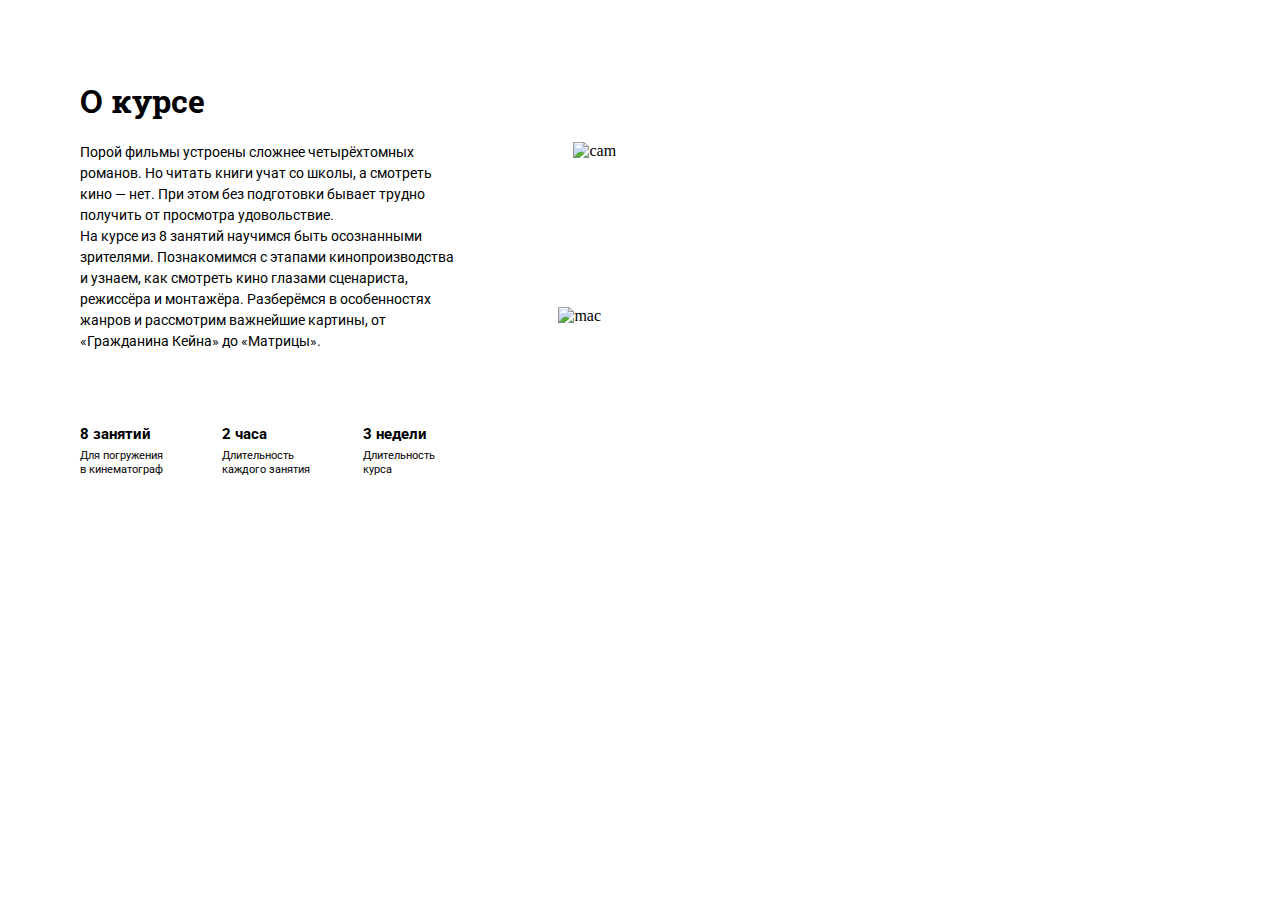
==== index1.html @ a2da0950 "Add files via upload" ====
<!DOCTYPE html>
<html lang="en">
<head>
    <meta charset="UTF-8">
    <meta http-equiv="X-UA-Compatible" content="IE=edge">
    <meta name="viewport" content="width=device-width, initial-scale=1.0">
    <link rel="stylesheet" href="figma1.css">
    <title> Figma </title>
</head>
<body>
    <div class="wrapper">
        <main>   
            <h1 class="zero">О курсе </h1>
            <p>
                Порой фильмы устроены сложнее четырёхтомных романов. Но читать книги учат со школы, а смотреть кино — нет. При этом без подготовки бывает трудно получить от просмотра удовольствие.
                <br>
                На курсе из 8 занятий научимся быть осознанными зрителями. Познакомимся с этапами кинопроизводства и узнаем, как смотреть кино глазами сценариста, режиссёра и монтажёра. Разберёмся в особенностях жанров и рассмотрим важнейшие картины, от «Гражданина Кейна» до «Матрицы».
            </p>
            
            <img class="back1"  src="C:\Users\haJy\Desktop\Alqo\Ellipse 2.png " alt="mac">
            <img class="photo1" src="C:\Users\haJy\Desktop\Alqo\1.png" alt="cam">
        </main>
        <footer>
        <section class="one"> 
            <h1> 8 занятий </h1>
            <p> Для погружения в кинематограф </p>
        </section>
        <section class="two">
            <h1>2 часа</h1>
            <p> Длительность каждого занятия </p>
        </section>
        <section class="three">
            <h1> 3 недели </h1>
            <p> Длительность курса </p>
        </section>
        </footer>
    </div>
</body>    
</html>
---- figma1.css ----
@import url('https://fonts.googleapis.com/css2?family=Roboto+Slab:wght@100;200;300;400;500;600;700;800;900&family=Roboto:wght@100;300;400;500;700;900&display=swap');

.wrapper{
    position: relative;
    width: 834px;
    height: 633px;
}
.zero{
    position: absolute;
    width: 211.4px;
    height: 53.86px;
    left: 72px;
    top: 56px;
    font-family: Roboto Slab;
    font-style: normal;
    font-weight: bold;
    font-size: 32px;
    line-height: 32px;       
}
main p{
    position: absolute;
    width: 383.41px;
    height: 216.61px;
    left: 72px;
    top: 120.29px;
    font-family: Roboto;
    font-style: normal;
    font-weight: normal;
    font-size: 14px;
    line-height: 21px;
}
.photo1{
    position: absolute;
    width: 181.86px;
    height: 182.44px;
    left: 565.45px;
    top: 134.19px;
}
.back1{
    position: absolute;
    width: 211.98px;
    height: 34.17px;
    left: 550.39px;
    top: 299.25px;
}
.one h1{
    position: absolute;
    width: 86.88px;
    height: 22.59px;
    left: 72px;
    top: 407px;
    font-family: Roboto;
    font-style: normal;
    font-weight: bold;
    font-size: 15px;
    line-height: 19px;
}
.one p{
    position: absolute;
    width: 86.88px;
    height: 22.59px;
    left: 72px;
    top: 430.17px;
    font-family: Roboto;
    font-style: normal;
    font-weight: normal;
    font-size: 11px;
    line-height: 14px;
}
.two h1{
    position: absolute;
    width: 86.88px;
    height: 22.59px;
    left: 213.9px;
    top: 407px;
    font-family: Roboto;
    font-style: normal;
    font-weight: bold;
    font-size: 15px;
    line-height: 19px;
}
.two p{
    position: absolute;
    width: 108px;
    height: 23px;
    left: 214.1px;
    top: 429.95px;
    font-family: Roboto;
    font-style: normal;
    font-weight: normal;
    font-size: 11px;
    line-height: 14px;
}
.three h1{
    position: absolute;
    width: 86.88px;
    height: 22.59px;
    left: 354.63px;
    top: 407px;
    font-family: Roboto;
    font-style: normal;
    font-weight: bold;
    font-size: 15px;
    line-height: 19px;
}
.three p{
    position: absolute;
    width: 86.88px;
    height: 22.59px;
    left: 354.63px;
    top: 430.17px;
    font-family: Roboto;
    font-style: normal;
    font-weight: normal;
    font-size: 11px;
    line-height: 14px;
}
@media(max-width:375px)
{
    .wrapper{
        position: relative;
        width: 375px;
        height: 776px;
    }
    .zero{
        position: absolute;
        width: 170.08px;
        height: 43.34px;
        left: 36px;
        top: 56px;
        font-family: Roboto Slab;
        font-style: normal;
        font-weight: bold;
        font-size: 26px;
        line-height: 26px;
    }
    main p{
        position: absolute;
        width: 308.47px;
        height: 174.27px;
        left: 36px;
        top: 107.72px;
        font-family: Roboto;
        font-style: normal;
        font-weight: normal;
        font-size: 12px;
        line-height: 18px;
    }
    .photo1{
        position: absolute;
        width: 170.55px;
        height: 160.29px;
        left: 101px;
        top: 338px;
    }
    .back1{
        position: absolute;
        width: 170.55px;
        height: 27.49px;
        left: 69px;
        top: 474.8px;
    }
    .one h1{
        position: absolute;
        width: 69.9px;
        height: 18.17px;
        left: 35px;
        top: 544px;
        font-family: Roboto;
        font-style: normal;
        font-weight: bold;
        font-size: 12px;
        line-height: 16px;
    }
    .one p{
        position: absolute;
        width: 86px;
        height: 18px;
        left: 35px;
        top: 563px;
        font-family: Roboto;
        font-style: normal;
        font-weight: normal;
        font-size: 10px;
        line-height: 13px;
    }
    .two h1{
        position: absolute;
        width: 69.9px;
        height: 18.17px;
        left: 154.16px;
        top: 544px;
        font-family: Roboto;
        font-style: normal;
        font-weight: bold;
        font-size: 12px;
        line-height: 16px; 
    }
    .two p{
        position: absolute;
        width: 86.89px;
        height: 18.5px;
        left: 154.33px;
        top: 562.46px;
        font-family: Roboto;
        font-style: normal;
        font-weight: normal;
        font-size: 10px;
        line-height: 13px;
    }
    .three h1{
        position: absolute;
        width: 69.9px;
        height: 18.17px;
        left: 35px;
        top: 615px;
        font-family: Roboto;
        font-style: normal;
        font-weight: bold;
        font-size: 12px;
        line-height: 16px;
    }
    .three p{
        position: absolute;
        width: 76px;
        height: 18px;
        left: 35px;
        top: 634px;
        font-family: Roboto;
        font-style: normal;
        font-weight: normal;
        font-size: 10px;
        line-height: 13px;
    }
}
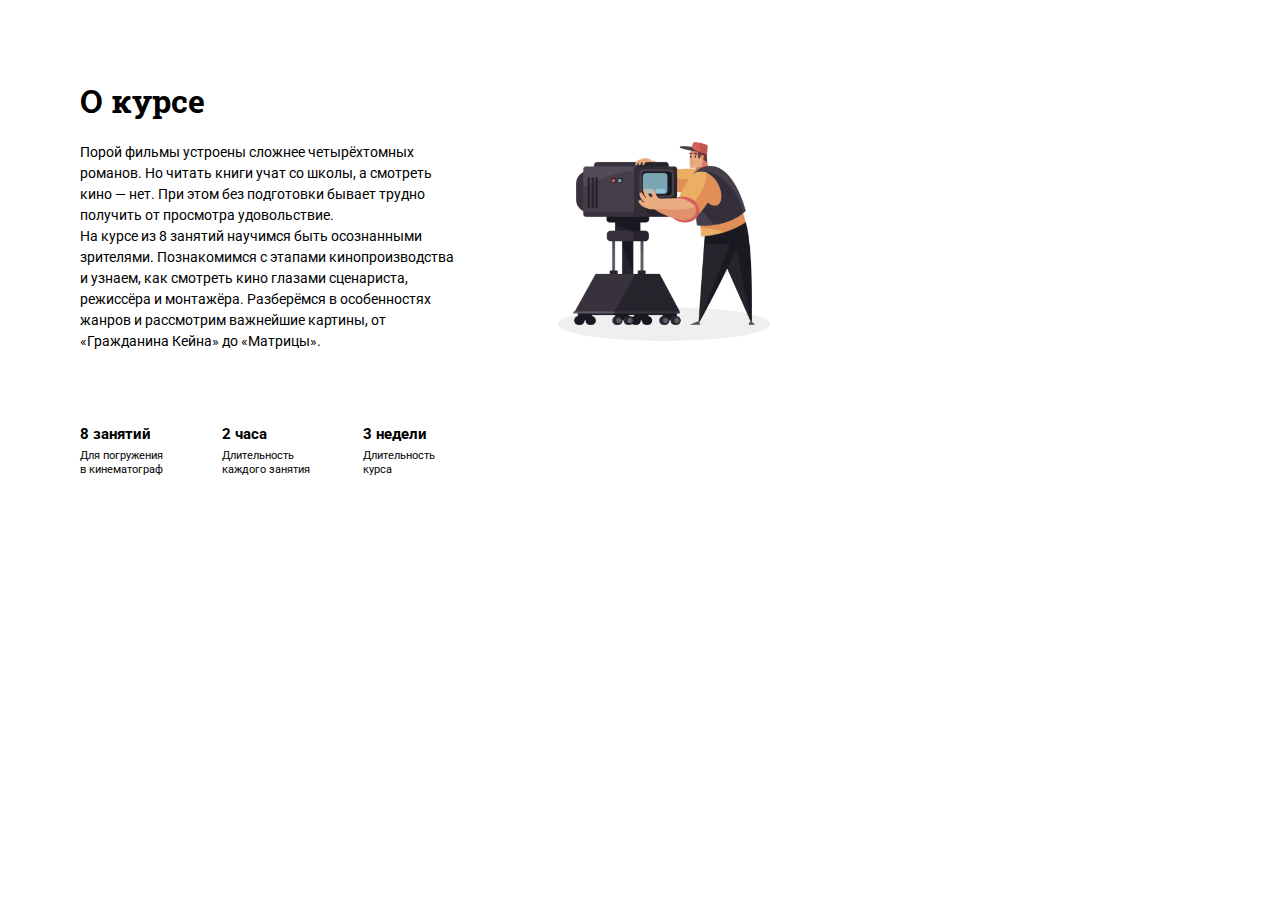
==== commit c52a326c: "Update index1.html" ====
--- a/index1.html
+++ b/index1.html
@@ -17,8 +17,8 @@
                 На курсе из 8 занятий научимся быть осознанными зрителями. Познакомимся с этапами кинопроизводства и узнаем, как смотреть кино глазами сценариста, режиссёра и монтажёра. Разберёмся в особенностях жанров и рассмотрим важнейшие картины, от «Гражданина Кейна» до «Матрицы».
             </p>
             
-            <img class="back1"  src="C:\Users\haJy\Desktop\Alqo\Ellipse 2.png " alt="mac">
-            <img class="photo1" src="C:\Users\haJy\Desktop\Alqo\1.png" alt="cam">
+            <img class="back1"  src="Ellipse 2.png " alt="mac">
+            <img class="photo1" src="1.png" alt="cam">
         </main>
         <footer>
         <section class="one"> 
@@ -36,4 +36,4 @@
         </footer>
     </div>
 </body>    
-</html>+</html>
